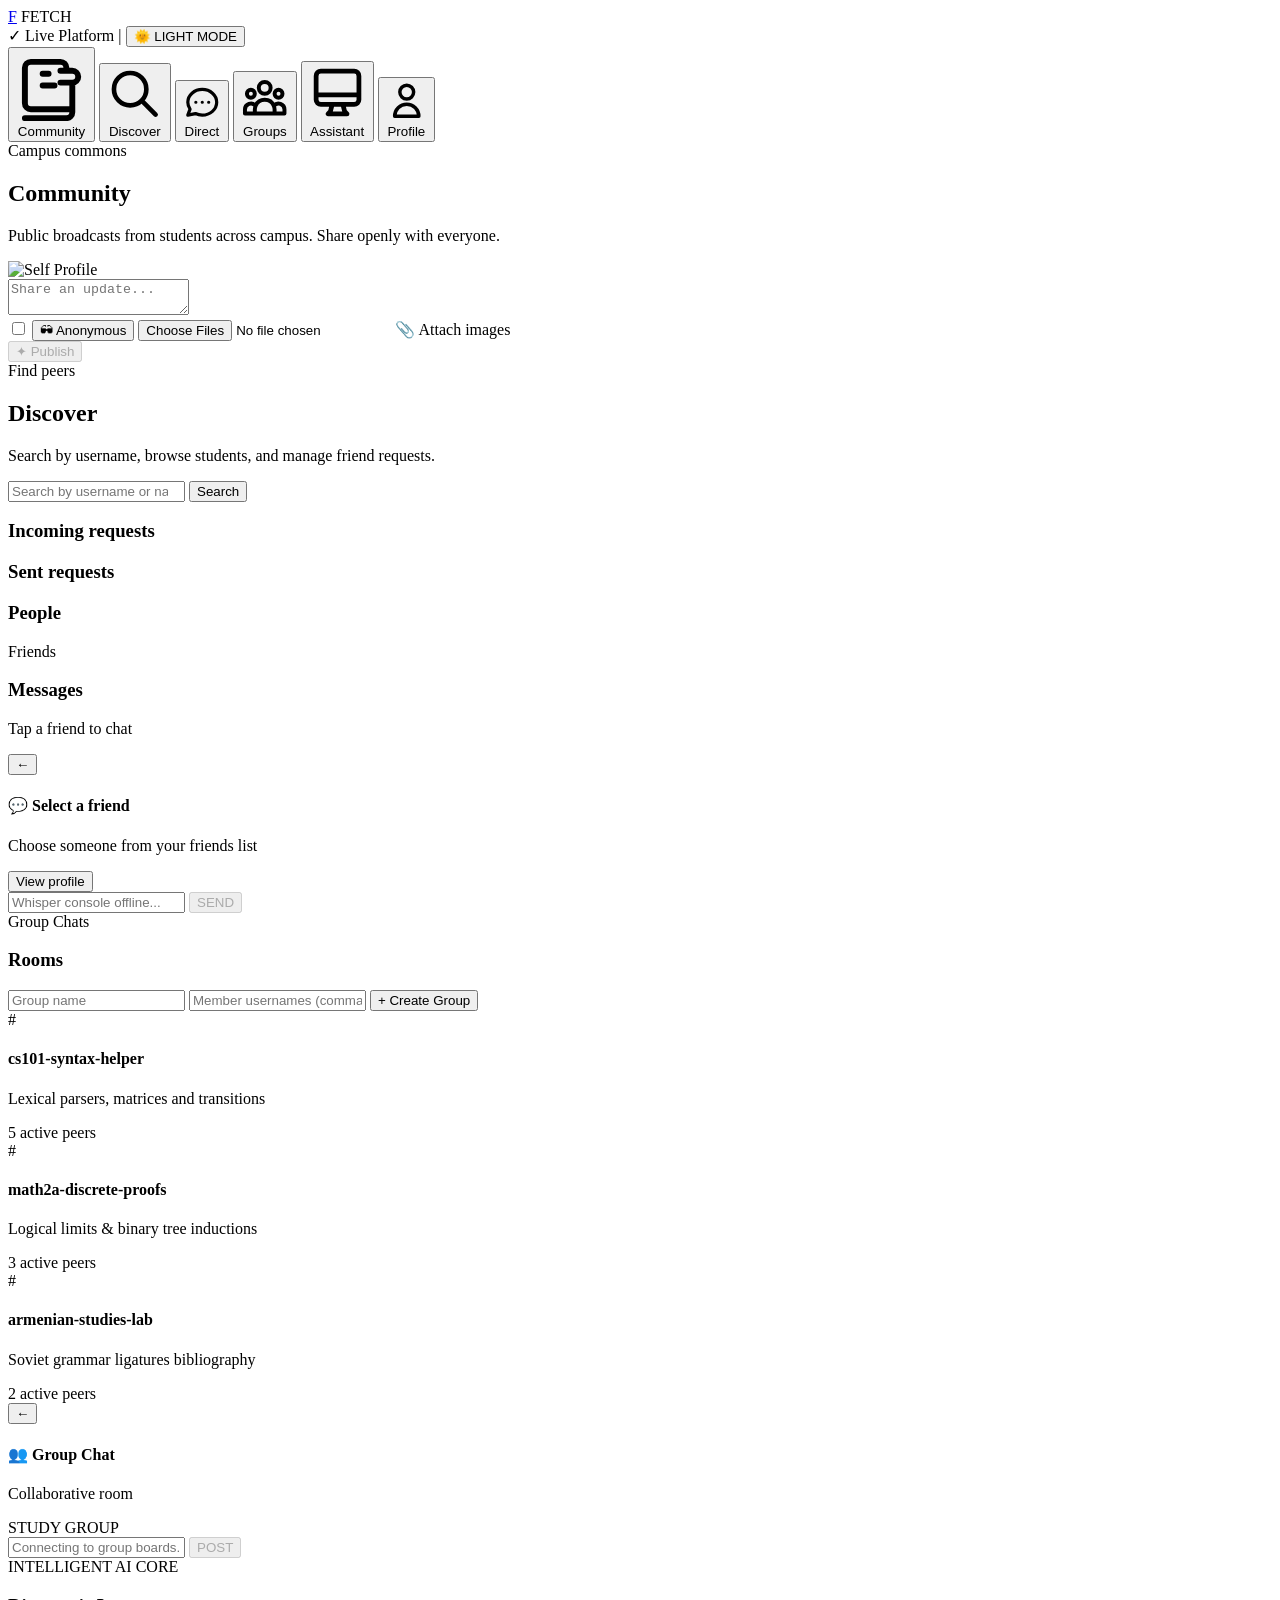
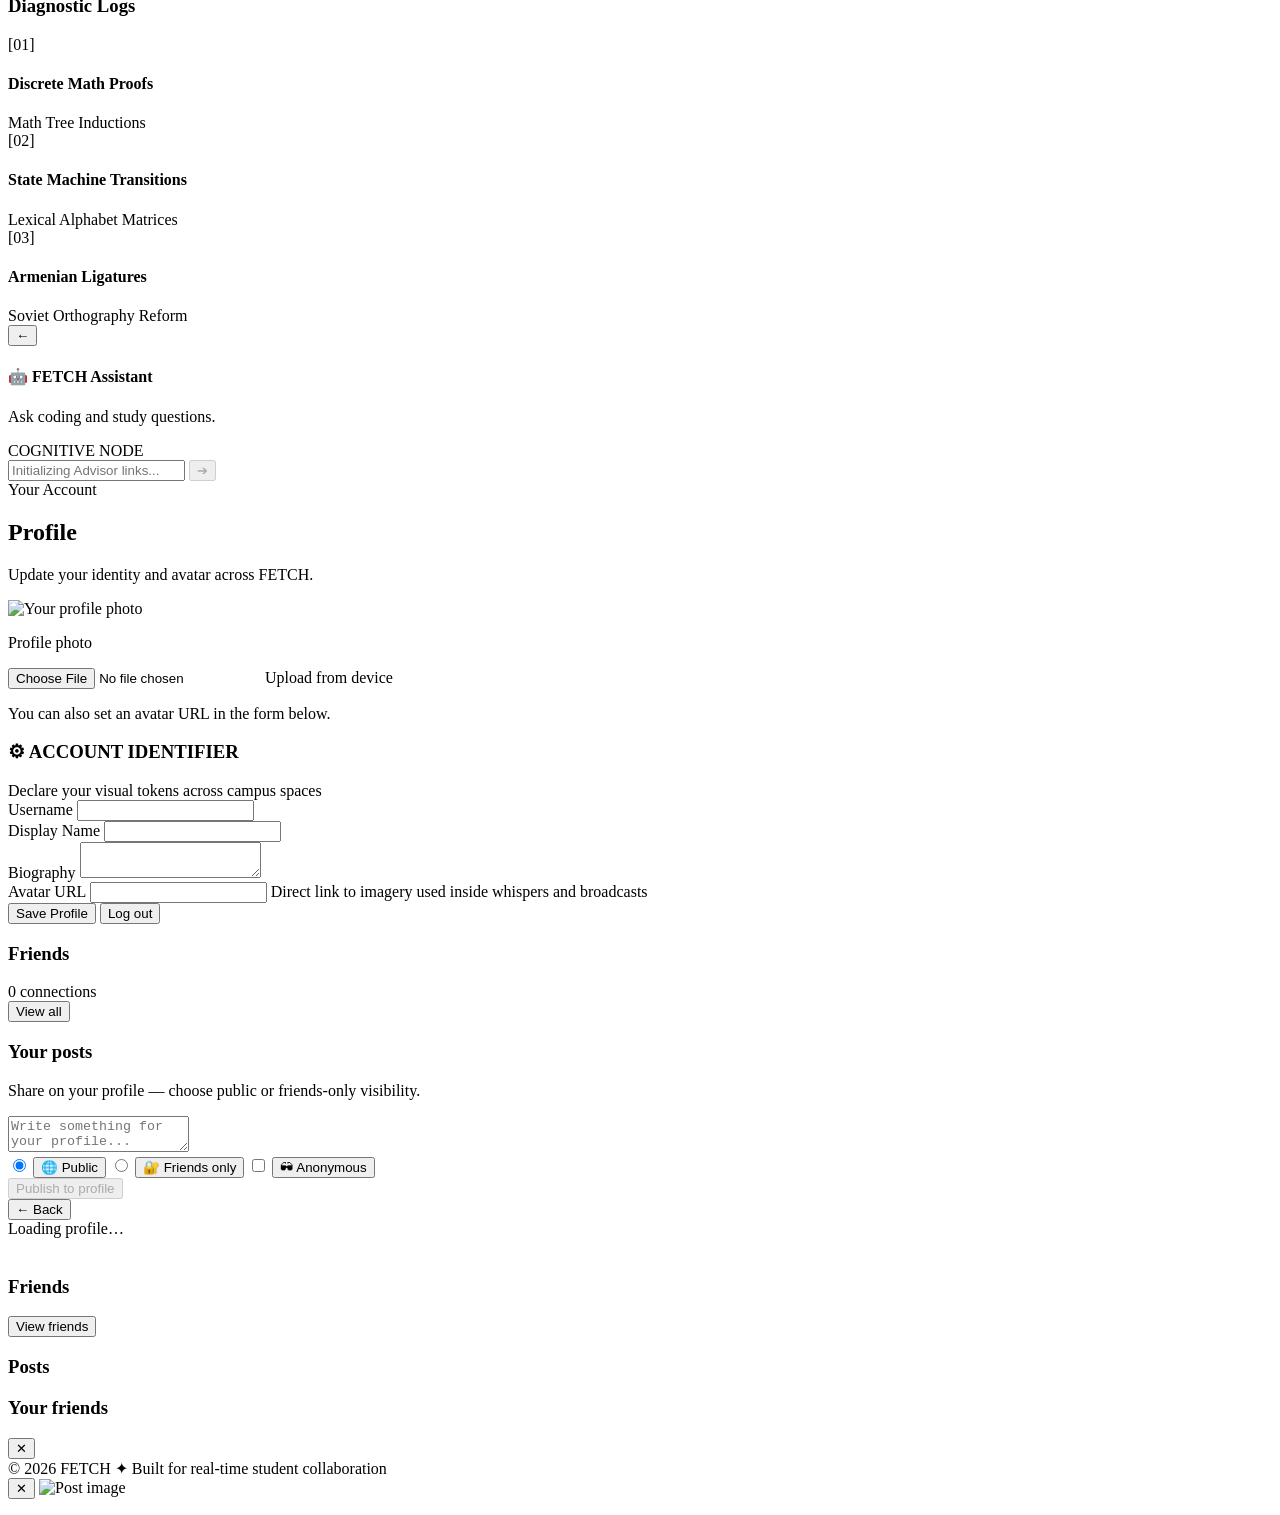
==== src/main/resources/templates/index.html @ 72770266 "update project version" ====
<!doctype html>
<html lang="en">
  <head>
    <meta charset="UTF-8" />
    <meta name="viewport" content="width=device-width, initial-scale=1.0" />
    <title>FETCH</title>
    <link rel="icon" href="/images/favicon.svg" type="image/svg+xml" />
    <!-- Mapped indices stylesheet -->
    <link rel="stylesheet" href="/css/index.css" />
    <script>
      tailwind.config = {
        theme: {
          extend: {
            colors: {
              'sys-bg-primary': 'var(--bg-primary)',
              'sys-bg-secondary': 'var(--bg-secondary)',
              'sys-bg-tertiary': 'var(--bg-tertiary)',
              'sys-primary': 'var(--bg-primary)',
              'sys-secondary': 'var(--bg-secondary)',
              'sys-tertiary': 'var(--bg-tertiary)',
              'sys-text-primary': 'var(--text-primary)',
              'sys-text-secondary': 'var(--text-secondary)',
              'sys-text-muted': 'var(--text-muted)',
              'sys-border': 'var(--border-color)',
              'sys-accent': 'var(--accent)',
              'sys-accent-light': 'var(--accent-light)',
              'sys-card': 'var(--card-bg)',
              'sys-input': 'var(--input-bg)'
            },
            fontFamily: {
              sans: ['Inter', 'ui-sans-serif', 'system-ui', 'sans-serif'],
              serif: ['DM Serif Display', 'serif'],
              mono: ['JetBrains Mono', 'ui-monospace', 'monospace']
            }
          }
        }
      };
    </script>
    <script src="https://cdn.tailwindcss.com"></script>
  </head>
  <body class="bg-sys-bg-primary text-sys-text-primary font-sans antialiased min-h-screen relative selection:bg-sys-accent selection:text-white transition-theme">

    <!-- Core Interactive App Container -->
    <div id="root" class="min-h-screen flex flex-col justify-between">
      
      <!-- Glassmorphic Global Header -->
      <header class="app-header border-b border-sys-border bg-sys-secondary/80 sticky top-0 backdrop-blur-md z-40 transition-theme shrink-0">
        <div class="app-header-top max-w-7xl mx-auto px-4 md:px-8 py-3.5 flex flex-col sm:flex-row justify-between items-center gap-4">
          
          <!-- Brand logo -->
          <div class="flex items-center gap-3">
            <a href="/home" class="logo-mark" aria-label="FETCH home">F</a>
            <span class="app-header-brand-label text-base sm:text-lg font-bold uppercase tracking-[0.2em] text-sys-text-primary leading-none">FETCH</span>
          </div>

          <!-- Status & theme -->
          <div class="app-header-status flex items-center gap-4 flex-wrap justify-center font-mono text-[10px] uppercase tracking-wider">
            <span class="header-status-live text-sys-text-secondary">✓ Live Platform</span>
            <span class="header-status-divider text-sys-border">|</span>
            
            <!-- High-end Theme Mode Switcher -->
            <button id="theme-toggle-btn" type="button" class="flex items-center gap-1 text-sys-text-primary hover:text-sys-accent px-2 py-1 rounded bg-sys-bg-primary/50 border border-sys-border cursor-pointer transition-theme">
              🌞 <span class="text-[9px] font-bold tracking-wider hidden sm:inline">LIGHT MODE</span>
            </button>
          </div>
        </div>

        <!-- Master Navigation Rail Tabs (Refactored to JS Pills trigger) -->
        <nav class="app-nav border-t border-sys-border grid grid-cols-3 sm:grid-cols-6 bg-sys-secondary text-sys-text-secondary transition-theme shrink-0">
          
          <button type="button" data-tab="community" class="main-nav-label flex flex-col md:flex-row items-center justify-center gap-2 py-4 text-center text-[10px] md:text-xs font-bold uppercase tracking-widest cursor-pointer hover:bg-sys-accent/10 hover:text-sys-text-primary transition-colors focus:outline-none">
            <svg class="w-4 h-4 md:w-5 md:h-5 shrink-0" fill="none" stroke="currentColor" stroke-width="2" viewBox="0 0 24 24">
              <path stroke-linecap="round" stroke-linejoin="round" d="M19 20H5a2 2 0 01-2-2V6a2 2 0 012-2h10a2 2 0 012 2v1m2 4h-4m4 0a2 2 0 100-4h-4m4 4v10a2 2 0 01-2 2H3M9 8h2m-2 4h4" />
            </svg>
            <span class="hidden sm:inline">Community</span>
          </button>

          <button type="button" data-tab="discover" class="main-nav-label flex flex-col md:flex-row items-center justify-center gap-2 py-4 text-center text-[10px] md:text-xs font-bold uppercase tracking-widest cursor-pointer hover:bg-sys-accent/10 hover:text-sys-text-primary transition-colors border-l border-sys-border focus:outline-none">
            <svg class="w-4 h-4 md:w-5 md:h-5 shrink-0" fill="none" stroke="currentColor" stroke-width="2" viewBox="0 0 24 24">
              <path stroke-linecap="round" stroke-linejoin="round" d="M21 21l-6-6m2-5a7 7 0 11-14 0 7 7 0 0114 0z" />
            </svg>
            <span class="hidden sm:inline">Discover</span>
          </button>
          
          <button type="button" data-tab="direct" class="main-nav-label flex flex-col md:flex-row items-center justify-center gap-2 py-4 text-center text-[10px] md:text-xs font-bold uppercase tracking-widest cursor-pointer hover:bg-sys-accent/10 hover:text-sys-text-primary transition-colors border-l border-sys-border focus:outline-none">
            <svg class="w-4 h-4 md:w-5 md:h-5 shrink-0" fill="none" stroke="currentColor" stroke-width="2" viewBox="0 0 24 24">
              <path stroke-linecap="round" stroke-linejoin="round" d="M8 12h.01M12 12h.01M16 12h.01M21 12c0 4.418-4.03 8-9 8a9.863 9.863 0 01-4.255-.949L3 20l1.395-3.72C3.512 15.042 3 13.574 3 12c0-4.418 4.03-8 9-8s9 3.582 9 8z" />
            </svg>
            <span class="hidden sm:inline">Direct</span>
          </button>
          
          <button type="button" data-tab="group" class="main-nav-label flex flex-col md:flex-row items-center justify-center gap-2 py-4 text-center text-[10px] md:text-xs font-bold uppercase tracking-widest cursor-pointer hover:bg-sys-accent/10 hover:text-sys-text-primary transition-colors border-l border-sys-border focus:outline-none">
            <svg class="w-4 h-4 md:w-5 md:h-5 shrink-0" fill="none" stroke="currentColor" stroke-width="2" viewBox="0 0 24 24">
              <path stroke-linecap="round" stroke-linejoin="round" d="M17 20h5v-2a3 3 0 00-5.356-1.857M17 20H7m10 0v-2c0-.656-.126-1.283-.356-1.857M7 20H2v-2a3 3 0 015.356-1.857M7 20v-2c0-.656.126-1.283.356-1.857m0 0a5.002 5.002 0 019.288 0M15 7a3 3 0 11-6 0 3 3 0 016 0zm6 3a2 2 0 11-4 0 2 2 0 014 0zM7 10a2 2 0 11-4 0 2 2 0 014 0z" />
            </svg>
            <span class="hidden sm:inline">Groups</span>
          </button>
          
          <button type="button" data-tab="ai" class="main-nav-label flex flex-col md:flex-row items-center justify-center gap-2 py-4 text-center text-[10px] md:text-xs font-bold uppercase tracking-widest cursor-pointer hover:bg-sys-accent/10 hover:text-sys-text-primary transition-colors border-l border-sys-border focus:outline-none">
            <svg class="w-4 h-4 md:w-5 md:h-5 shrink-0" fill="none" stroke="currentColor" stroke-width="2" viewBox="0 0 24 24">
              <path stroke-linecap="round" stroke-linejoin="round" d="M9.75 17L9 20l-1 1h8l-1-1-.75-3M3 13h18M5 17h14a2 2 0 002-2V5a2 2 0 00-2-2H5a2 2 0 00-2 2v10a2 2 0 002 2z" />
            </svg>
            <span class="hidden sm:inline">Assistant</span>
          </button>
          
          <button type="button" data-tab="profile" class="main-nav-label flex flex-col md:flex-row items-center justify-center gap-2 py-4 text-center text-[10px] md:text-xs font-bold uppercase tracking-widest cursor-pointer hover:bg-sys-accent/10 hover:text-sys-text-primary transition-colors border-l border-sys-border focus:outline-none">
            <svg class="w-4 h-4 md:w-5 md:h-5 shrink-0" fill="none" stroke="currentColor" stroke-width="2" viewBox="0 0 24 24">
              <path stroke-linecap="round" stroke-linejoin="round" d="M16 7a4 4 0 11-8 0 4 4 0 018 0zM12 14a7 7 0 00-7 7h14a7 7 0 00-7-7z" />
            </svg>
            <span class="hidden sm:inline">Profile</span>
          </button>
          
        </nav>
      </header>

      <!-- Main Layout Body -->
      <main class="app-main flex-1 max-w-7xl w-full mx-auto p-4 sm:p-6 md:p-8 flex flex-col relative min-h-0">
        
        <!-- ============================================== -->
        <!-- 1. COMMUNITY HUB                               -->
        <!-- ============================================== -->
        <section class="view-community flex flex-col gap-6 max-w-4xl mx-auto w-full items-stretch">
          
          <div class="text-left border-l-4 border-sys-accent pl-4 mb-2">
            <span class="inline-block bg-sys-accent/10 text-sys-accent border border-sys-accent/25 text-[8px] font-bold uppercase tracking-[0.2em] px-2 py-0.5 rounded mb-1">Campus commons</span>
            <h2 class="heading-display text-3xl text-sys-text-primary">Community</h2>
            <p class="text-[11px] text-sys-text-secondary font-light max-w-lg mt-1">Public broadcasts from students across campus. Share openly with everyone.</p>
          </div>

          <!-- Community Composer Card -->
          <div class="border border-sys-border bg-sys-secondary p-5 rounded-xl shadow-lg text-left flex flex-col gap-4 transition-theme">
            <div class="flex items-center gap-3">
              <div class="w-8 h-8 rounded-full border border-sys-border bg-sys-bg-primary overflow-hidden shrink-0">
                <img src="" class="self-profile-avatar w-full h-full object-cover filter grayscale contrast-110" alt="Self Profile">
              </div>
              <div>
                <span class="self-profile-name text-xs font-bold text-sys-text-primary block leading-none"></span>
                <span class="self-profile-handle text-[9px] font-mono uppercase tracking-wider text-sys-text-secondary block mt-1"></span>
              </div>
            </div>

            <!-- Composer input textarea -->
              <textarea id="feed-post-textarea" placeholder="Share an update..." 
              class="w-full h-20 p-3 bg-sys-input border border-sys-border text-sys-text-primary placeholder-sys-text-muted text-xs focus:outline-none focus:border-sys-accent/50 transition-colors resize-none rounded-lg leading-relaxed select-text"></textarea>
            
            <div id="feed-post-images-preview" class="flex flex-wrap gap-2"></div>

            <div class="flex flex-col sm:flex-row justify-between items-stretch sm:items-center gap-4 pt-1">
              <div class="flex flex-wrap items-center gap-2">
                <input id="post-anonymous-toggle" type="checkbox" class="sr-only">
                <button type="button" id="post-anonymous-btn" class="composer-action-btn" aria-pressed="false">🕶 Anonymous</button>
                <label class="composer-action-btn cursor-pointer">
                  <input id="feed-post-images" type="file" accept="image/jpeg,image/png,image/gif,image/webp" multiple class="sr-only">
                  📎 Attach images
                </label>
              </div>

              <button id="feed-publish-btn" disabled class="bg-sys-accent/25 text-sys-text-muted text-[10px] font-bold uppercase tracking-widest px-5 py-2.5 rounded-lg cursor-not-allowed flex items-center justify-center gap-2 self-start sm:self-auto font-mono transition-all">
                ✦ Publish
              </button>
            </div>
          </div>

          <div id="feed-posts-container" class="space-y-6 text-left"></div>

        </section>

        <!-- ============================================== -->
        <!-- 1b. DISCOVER PEOPLE                            -->
        <!-- ============================================== -->
        <section class="view-discover hidden flex flex-col gap-6 max-w-4xl mx-auto w-full items-stretch">
          <div class="text-left border-l-4 border-sys-accent pl-4 mb-2">
            <span class="inline-block bg-sys-accent/10 text-sys-accent border border-sys-accent/25 text-[8px] font-bold uppercase tracking-[0.2em] px-2 py-0.5 rounded mb-1">Find peers</span>
            <h2 class="heading-display text-3xl text-sys-text-primary">Discover</h2>
            <p class="text-[11px] text-sys-text-secondary font-light max-w-lg mt-1">Search by username, browse students, and manage friend requests.</p>
          </div>

          <div class="border border-sys-border bg-sys-secondary p-4 rounded-xl flex flex-col sm:flex-row gap-2">
            <input id="discover-search-input" type="search" placeholder="Search by username or name..."
              class="flex-1 h-10 px-3 bg-sys-input border border-sys-border text-sys-text-primary text-xs rounded-lg focus:outline-none focus:border-sys-accent/50">
            <button id="discover-search-btn" type="button" class="btn-accent px-5 py-2 rounded-lg text-[10px] font-mono font-bold uppercase tracking-widest shrink-0">Search</button>
          </div>

          <div class="grid grid-cols-1 lg:grid-cols-2 gap-6">
            <div class="border border-sys-border bg-sys-secondary p-5 rounded-xl">
              <h3 class="heading-section text-sys-text-primary mb-3">Incoming requests</h3>
              <div id="discover-pending-incoming" class="space-y-2 text-[11px] text-sys-text-secondary"></div>
            </div>
            <div class="border border-sys-border bg-sys-secondary p-5 rounded-xl">
              <h3 class="heading-section text-sys-text-primary mb-3">Sent requests</h3>
              <div id="discover-pending-sent" class="space-y-2 text-[11px] text-sys-text-secondary"></div>
            </div>
          </div>

          <div>
            <h3 class="heading-section text-sys-text-primary mb-3">People</h3>
            <div id="discover-users-list" class="space-y-2"></div>
          </div>
        </section>

        <!-- ============================================== -->
        <!-- 2. DIRECT WHISPERS CHATS LAYER                 -->
        <!-- ============================================== -->
        <section class="view-direct split-chat-layout chat-shell-height border border-sys-border rounded-xl flex bg-sys-secondary overflow-hidden shadow-lg relative w-full min-h-0 select-none transition-theme">
          
          <!-- Left side panel: contacts -->
          <aside class="split-chat-list w-64 sm:w-72 border-r border-sys-border flex flex-col bg-sys-bg-primary/40 shrink-0 transition-theme min-h-0">
            <header class="p-4 border-b border-sys-border bg-sys-secondary/30 flex flex-col gap-2">
              <span class="inline-block bg-sys-accent/15 text-sys-accent text-[8px] font-mono uppercase tracking-[0.2em] px-2 py-0.5 rounded self-start">Friends</span>
              <h3 class="heading-section text-sys-text-primary">Messages</h3>
              <p class="text-[9px] text-sys-text-muted">Tap a friend to chat</p>
            </header>

            <div id="dm-threads-container" class="flex-1 min-h-0 overflow-y-auto overflow-x-hidden space-y-1 p-2"></div>
          </aside>

          <!-- Right side panel: active active stream conversation -->
          <div class="split-chat-panel flex-1 flex flex-col justify-between bg-sys-bg-primary/20 relative min-h-0">
            
            <header class="split-chat-panel-header p-4 border-b border-sys-border bg-sys-secondary/50 flex items-center justify-between gap-2 transition-theme shrink-0">
              <button type="button" class="mobile-chat-back" data-mobile-chat-back="direct" aria-label="Back to messages">←</button>
              <div class="split-chat-panel-heading text-left font-sans min-w-0">
                <h4 id="dm-room-title" class="text-xs font-black uppercase tracking-widest text-sys-accent flex items-center gap-1 truncate">
                  <span class="shrink-0">💬</span> <span id="dm-room-title-text" class="truncate">Select a friend</span>
                </h4>
                <p id="dm-room-subtitle" class="text-[9px] font-mono text-sys-text-secondary mt-0.5 truncate">Choose someone from your friends list</p>
              </div>
              <button type="button" id="dm-open-profile-btn" class="hidden composer-action-btn text-[9px] shrink-0">View profile</button>
            </header>

            <!-- Dynamic DMs scroll stream container -->
            <div id="dm-stream-container" class="flex-1 min-h-0 overflow-y-auto overflow-x-hidden p-3 sm:p-4 space-y-4 text-left select-text relative"></div>

            <!-- Simulated peer typing diagnostics row -->
            <div id="dm-typing-banner" class="hidden gap-2 items-center text-[9px] font-mono uppercase tracking-widest text-sys-accent/80 pl-4 py-2 bg-sys-secondary/30 border-t border-sys-border">
              <span class="flex gap-1">
                <span class="typing-dot"></span>
                <span class="typing-dot"></span>
                <span class="typing-dot"></span>
              </span>
              <span id="dm-typing-peer-name"></span>
            </div>

            <!-- Message Composer -->
            <footer class="p-4 border-t border-sys-border bg-sys-secondary/40 shrink-0 select-none">
              <div class="flex items-center gap-2">
                <input id="dm-input" type="text" readonly placeholder="Whisper console offline..." 
                  class="flex-1 h-10 px-3.5 bg-sys-input border border-sys-border text-sys-text-primary placeholder-sys-text-muted text-xs focus:outline-none focus:border-sys-accent/50 rounded-lg select-text min-w-0 transition-theme">
                <button id="dm-send-btn" type="button" disabled class="h-10 bg-sys-accent/45 text-white font-mono text-xs font-bold uppercase tracking-widest px-5 rounded-lg cursor-not-allowed transition-all">
                  SEND
                </button>
              </div>
            </footer>
          </div>

        </section>

        <!-- ============================================== -->
        <!-- 3. STUDY ROOMS (GROUP BOARDS)                  -->
        <!-- ============================================== -->
        <section class="view-group split-chat-layout chat-shell-height border border-sys-border rounded-xl flex bg-sys-secondary overflow-hidden shadow-lg relative w-full min-h-0 select-none transition-theme">
          
          <!-- Left side panel: rooms catalog -->
          <aside class="split-chat-list w-64 sm:w-72 border-r border-sys-border flex flex-col bg-sys-bg-primary/40 shrink-0 transition-theme min-h-0">
            <header class="p-4 border-b border-sys-border bg-sys-secondary/30 flex flex-col gap-2">
              <span class="inline-block bg-sys-accent/15 text-sys-accent text-[8px] font-mono uppercase tracking-[0.2em] px-2 py-0.5 rounded self-start">Group Chats</span>
              <h3 class="heading-section text-sys-text-primary">Rooms</h3>
            </header>
            <div class="p-3 border-b border-sys-border space-y-2">
              <input id="new-group-name-input" type="text" placeholder="Group name" class="w-full h-9 px-3 rounded-lg border border-sys-border bg-sys-input text-sys-text-primary text-xs" />
              <input id="new-group-members-input" type="text" placeholder="Member usernames (comma separated)" class="w-full h-9 px-3 rounded-lg border border-sys-border bg-sys-input text-sys-text-primary text-xs" />
              <button id="create-group-btn" type="button" class="w-full h-9 px-3 bg-sys-accent text-white text-[10px] font-mono font-bold uppercase tracking-widest rounded-lg">
                + Create Group
              </button>
            </div>

            <div id="group-threads-container" class="flex-1 min-h-0 overflow-y-auto overflow-x-hidden space-y-1 p-2">
              
              <!-- Room 1: cs101 -->
              <div data-room-id="cs101" class="room-thread-selector p-3.5 block text-left cursor-pointer hover:bg-sys-secondary/60 rounded-lg transition-theme">
                <div class="flex items-start gap-3">
                  <span class="text-lg font-bold text-sys-accent">#</span>
                  <div class="min-w-0 flex-1">
                    <h4 class="text-xs font-bold text-sys-text-primary uppercase tracking-wide leading-none">cs101-syntax-helper</h4>
                    <p class="text-[10px] text-sys-text-secondary font-light truncate mt-1.5">Lexical parsers, matrices and transitions</p>
                    <span class="inline-block mt-2 font-mono text-[8px] uppercase text-sys-accent font-black">5 active peers</span>
                  </div>
                </div>
              </div>

              <!-- Room 2: math2a -->
              <div data-room-id="math2a" class="room-thread-selector p-3.5 block text-left cursor-pointer hover:bg-sys-secondary/60 rounded-lg transition-theme">
                <div class="flex items-start gap-3">
                  <span class="text-lg font-bold text-sys-text-muted">#</span>
                  <div class="min-w-0 flex-1">
                    <h4 class="text-xs font-bold text-sys-text-primary uppercase tracking-wide leading-none">math2a-discrete-proofs</h4>
                    <p class="text-[10px] text-sys-text-secondary font-light truncate mt-1.5">Logical limits & binary tree inductions</p>
                    <span class="inline-block mt-2 font-mono text-[8px] uppercase text-sys-text-muted">3 active peers</span>
                  </div>
                </div>
              </div>

              <!-- Room 3: armenian -->
              <div data-room-id="armenian" class="room-thread-selector p-3.5 block text-left cursor-pointer hover:bg-sys-secondary/60 rounded-lg transition-theme">
                <div class="flex items-start gap-3">
                  <span class="text-lg font-bold text-sys-text-muted">#</span>
                  <div class="min-w-0 flex-1">
                    <h4 class="text-xs font-bold text-sys-text-primary uppercase tracking-wide leading-none">armenian-studies-lab</h4>
                    <p class="text-[10px] text-sys-text-secondary font-light truncate mt-1.5">Soviet grammar ligatures bibliography</p>
                    <span class="inline-block mt-2 font-mono text-[8px] uppercase text-sys-text-muted">2 active peers</span>
                  </div>
                </div>
              </div>

            </div>
          </aside>

          <!-- Right side panel: workspace chatter -->
          <div class="split-chat-panel flex-1 flex flex-col justify-between bg-sys-bg-primary/20 relative min-h-0">
            <header class="split-chat-panel-header p-4 border-b border-sys-border bg-sys-secondary/50 flex justify-between items-center gap-2 transition-theme shrink-0">
              <button type="button" class="mobile-chat-back" data-mobile-chat-back="group" aria-label="Back to rooms">←</button>
              <div class="split-chat-panel-heading text-left font-sans min-w-0">
                <h4 class="text-xs font-black uppercase tracking-widest text-sys-accent flex items-center gap-1 truncate">
                  <span class="shrink-0">👥</span> <span id="group-room-title-text" class="truncate">Group Chat</span>
                </h4>
                <p class="text-[9px] font-mono text-sys-text-secondary mt-0.5 truncate">Collaborative room</p>
              </div>
              <span class="hidden sm:inline text-[8px] font-mono uppercase bg-sys-accent/10 text-sys-accent px-2 py-0.5 border border-sys-accent/20 font-bold rounded shrink-0">STUDY GROUP</span>
            </header>

            <!-- Dynamic Group scroll stream container -->
            <div id="group-stream-container" class="flex-1 min-h-0 overflow-y-auto overflow-x-hidden p-3 sm:p-4 space-y-4 text-left select-text"></div>

            <!-- Group chat compose -->
            <footer class="p-4 border-t border-sys-border bg-sys-secondary/40 shrink-0 select-none">
              <div class="flex items-center gap-2">
                <input id="group-input" type="text" readonly placeholder="Connecting to group boards..." 
                  class="flex-1 h-10 px-3.5 bg-sys-input border border-sys-border text-sys-text-primary placeholder-sys-text-muted text-xs focus:outline-none focus:border-sys-accent/50 rounded-lg select-text min-w-0 transition-theme">
                <button id="group-submit-btn" type="button" disabled class="h-10 bg-sys-accent/45 text-white font-mono text-xs font-bold uppercase tracking-widest px-5 rounded-lg cursor-not-allowed transition-all">
                  POST
                </button>
              </div>
            </footer>
          </div>

        </section>

        <!-- ============================================== -->
        <!-- 4. AI CORES (YSCI LOGICAL ADVISOR)             -->
        <!-- ============================================== -->
        <section class="view-ai split-chat-layout chat-shell-height border border-sys-border rounded-xl flex bg-sys-secondary overflow-hidden shadow-lg relative w-full min-h-0 select-none transition-theme">
          
          <!-- Left side panel: AI History sessions list -->
          <aside class="split-chat-list w-64 sm:w-72 border-r border-sys-border flex flex-col bg-sys-bg-primary/40 shrink-0 transition-theme min-h-0">
            <header class="p-4 border-b border-sys-border bg-sys-secondary/30 flex flex-col gap-2">
              <span class="inline-block bg-sys-accent/20 text-sys-accent text-[8px] font-mono uppercase tracking-[0.2em] px-2 py-0.5 rounded self-start">INTELLIGENT AI CORE</span>
              <h3 class="heading-section text-sys-text-primary">Diagnostic Logs</h3>
            </header>

            <div id="ai-sessions-container" class="flex-1 min-h-0 overflow-y-auto overflow-x-hidden space-y-1 p-2">
              
              <!-- Session trigger 1 -->
              <div data-session-id="session1" class="ai-session-selector p-3.5 block text-left cursor-pointer hover:bg-sys-secondary/60 rounded-lg transition-theme">
                <div class="flex items-start gap-2.5">
                  <span class="font-mono text-xs text-sys-accent font-bold">[01]</span>
                  <div class="min-w-0 flex-1">
                    <h4 class="text-xs font-bold text-sys-text-primary uppercase tracking-wide truncate leading-none">Discrete Math Proofs</h4>
                    <span class="text-[8px] font-mono block mt-1.5 text-sys-text-secondary">Math Tree Inductions</span>
                  </div>
                </div>
              </div>

              <!-- Session trigger 2 -->
              <div data-session-id="session2" class="ai-session-selector p-3.5 block text-left cursor-pointer hover:bg-sys-secondary/60 rounded-lg transition-theme">
                <div class="flex items-start gap-2.5">
                  <span class="font-mono text-xs text-sys-text-muted font-bold">[02]</span>
                  <div class="min-w-0 flex-1">
                    <h4 class="text-xs font-bold text-sys-text-primary uppercase tracking-wide truncate leading-none">State Machine Transitions</h4>
                    <span class="text-[8px] font-mono block mt-1.5 text-sys-text-secondary">Lexical Alphabet Matrices</span>
                  </div>
                </div>
              </div>

              <!-- Session trigger 3 -->
              <div data-session-id="session3" class="ai-session-selector p-3.5 block text-left cursor-pointer hover:bg-sys-secondary/60 rounded-lg transition-theme">
                <div class="flex items-start gap-2.5">
                  <span class="font-mono text-xs text-sys-text-muted font-bold">[03]</span>
                  <div class="min-w-0 flex-1">
                    <h4 class="text-xs font-bold text-sys-text-primary uppercase tracking-wide truncate leading-none">Armenian Ligatures</h4>
                    <span class="text-[8px] font-mono block mt-1.5 text-sys-text-secondary">Soviet Orthography Reform</span>
                  </div>
                </div>
              </div>

            </div>
          </aside>

          <!-- Right side panel: Advisor terminal console -->
          <div class="split-chat-panel flex-1 flex flex-col justify-between bg-sys-bg-primary/20 relative min-h-0">
            <header class="split-chat-panel-header p-4 border-b border-sys-border bg-sys-secondary/50 flex justify-between items-center gap-2 transition-theme shrink-0">
              <button type="button" class="mobile-chat-back" data-mobile-chat-back="ai" aria-label="Back to sessions">←</button>
              <div class="split-chat-panel-heading text-left font-sans min-w-0">
                <h4 class="text-xs font-black uppercase tracking-widest text-sys-accent truncate">
                  🤖 FETCH Assistant
                </h4>
                <p class="text-[9px] font-mono text-sys-text-secondary mt-0.5 truncate">Ask coding and study questions.</p>
              </div>
              <span class="hidden sm:inline text-[8px] font-mono uppercase bg-sys-accent/15 text-sys-accent border-dashed border border-sys-accent/30 px-2 py-0.5 font-bold rounded shrink-0">COGNITIVE NODE</span>
            </header>

            <!-- Dynamic AI Streams scroll container -->
            <div id="ai-stream-container" class="flex-1 min-h-0 overflow-y-auto overflow-x-hidden p-3 sm:p-4 space-y-4 select-text"></div>

            <!-- Command Composer Footer footer -->
            <footer class="p-4 border-t border-sys-border bg-sys-secondary/40 shrink-0 select-none">
              <div class="flex items-center gap-2">
                <input id="ai-input" type="text" readonly placeholder="Initializing Advisor links..." 
                  class="flex-1 h-10 px-3.5 bg-sys-input border border-sys-border text-sys-text-primary placeholder-sys-text-muted text-xs focus:outline-none focus:border-sys-accent/50 rounded-lg select-text min-w-0 transition-theme">
                <button id="ai-submit-btn" type="button" disabled class="h-10 w-10 bg-sys-accent/45 text-white flex items-center justify-center rounded-lg cursor-not-allowed transition-all">
                  ➔
                </button>
              </div>
            </footer>
          </div>

        </section>

        <!-- ============================================== -->
        <!-- 5. PERSONAL IDENTITY LAB SPACE                 -->
        <!-- ============================================== -->
        <section class="view-profile flex flex-col gap-6 max-w-4xl mx-auto w-full items-stretch relative">
          
          <!-- Identity Header -->
          <div class="text-left border-l-4 border-sys-accent pl-4 mb-2 select-none">
            <span class="inline-block bg-sys-accent/10 text-sys-accent border border-sys-accent/25 text-[8px] font-bold uppercase tracking-[0.2em] px-2 py-0.5 rounded mb-1">Your Account</span>
            <h2 class="heading-display text-3xl text-sys-text-primary">Profile</h2>
            <p class="text-[11px] text-sys-text-secondary font-light mt-1">Update your identity and avatar across FETCH.</p>
          </div>

          <div class="border border-sys-border bg-sys-secondary rounded-xl p-6 flex flex-col sm:flex-row items-center gap-6 mb-2 transition-theme">
            <div class="w-28 h-28 sm:w-32 sm:h-32 rounded-full overflow-hidden border-2 border-sys-accent shrink-0 bg-sys-bg-primary shadow-md">
              <img id="profile-avatar-preview" src="" alt="Your profile photo" class="w-full h-full object-cover">
            </div>
            <div class="flex-1 w-full min-w-0 space-y-3">
              <p class="text-sm font-semibold text-sys-text-primary">Profile photo</p>
              <label class="inline-flex items-center gap-2 px-4 py-2 border border-sys-border rounded-lg bg-sys-bg-primary text-[10px] font-mono uppercase tracking-wider text-sys-text-secondary cursor-pointer hover:border-sys-accent transition-theme">
                <input id="profile-avatar-file" type="file" accept="image/jpeg,image/png,image/gif,image/webp" class="sr-only">
                Upload from device
              </label>
              <p class="text-[10px] text-sys-text-muted">You can also set an avatar URL in the form below.</p>
            </div>
          </div>

          <div class="grid grid-cols-1 lg:grid-cols-12 gap-6 items-start text-left">
            
            <!-- Left Panel: Identity Form Editor -->
            <div class="lg:col-span-7 border border-sys-border bg-sys-secondary p-6 rounded-xl shadow-lg flex flex-col gap-5 select-none transition-theme">
              <div>
                <h3 class="text-xs font-black uppercase tracking-[0.15em] border-b border-sys-border pb-2.5 flex items-center gap-2 text-sys-text-primary">
                  <span>⚙</span> ACCOUNT IDENTIFIER
                </h3>
                <span class="text-[9px] font-mono text-sys-text-secondary uppercase tracking-widest block mt-1.5 leading-none">Declare your visual tokens across campus spaces</span>
              </div>

              <div class="space-y-4">
                <div class="space-y-1.5 text-left">
                  <label class="text-[9px] font-mono font-bold uppercase tracking-wide text-sys-text-secondary block">Username</label>
                  <input id="profile-username-input" type="text" class="w-full h-10 px-3 bg-sys-input border border-sys-border text-sys-text-primary text-xs font-light rounded-lg select-text focus:outline-none focus:border-sys-accent/50 transition-theme">
                </div>

                <div class="space-y-1.5 text-left">
                  <label class="text-[9px] font-mono font-bold uppercase tracking-wide text-sys-text-secondary block">Display Name</label>
                  <input id="profile-name-input" type="text" class="w-full h-10 px-3 bg-sys-input border border-sys-border text-sys-text-primary text-xs font-light rounded-lg select-text focus:outline-none focus:border-sys-accent/50 transition-theme">
                </div>

                <div class="space-y-1.5 text-left">
                  <label class="text-[9px] font-mono font-bold uppercase tracking-wide text-sys-text-secondary block">Biography</label>
                  <textarea id="profile-bio-textarea" class="w-full h-24 p-3 bg-sys-input border border-sys-border text-sys-text-primary text-xs font-light rounded-lg leading-relaxed select-text focus:outline-none focus:border-sys-accent/50 transition-theme resize-none"></textarea>
                </div>

                <div class="space-y-1.5 text-left">
                  <label class="text-[9px] font-mono font-bold uppercase tracking-wide text-sys-text-secondary block">Avatar URL</label>
                  <input id="profile-avatar-input" type="text" class="w-full h-10 px-3 bg-sys-input border border-sys-border text-sys-text-primary text-[10px] font-mono rounded-lg select-text focus:outline-none focus:border-sys-accent/50 transition-theme">
                  <span class="text-[8px] text-sys-text-muted block mt-1">Direct link to imagery used inside whispers and broadcasts</span>
                </div>
              </div>

              <div class="pt-2 flex flex-col gap-2">
                <button id="profile-sync-btn" type="button" class="btn-accent text-[10px] font-bold uppercase tracking-widest px-5 py-3 rounded-lg flex items-center justify-center gap-1.5 shadow-none transition-theme w-full font-mono hover:brightness-105">
                  Save Profile
                </button>
                <button id="profile-logout-btn" type="button" class="composer-action-btn w-full text-[10px] font-mono uppercase tracking-widest text-sys-text-secondary hover:text-sys-accent">
                  Log out
                </button>
              </div>
            </div>

            <div class="lg:col-span-5 flex flex-col gap-6 w-full">
              <div class="border border-sys-border bg-sys-secondary p-5 rounded-xl shadow-md flex flex-col gap-4 text-left transition-theme">
                <div class="flex items-center justify-between gap-2 border-b border-sys-border pb-2.5">
                  <div>
                    <h3 class="heading-section text-sys-text-primary">Friends</h3>
                    <span id="profile-friends-count" class="text-[9px] font-mono text-sys-text-secondary uppercase tracking-widest">0 connections</span>
                  </div>
                  <button id="profile-view-friends-btn" type="button" class="composer-action-btn text-sys-accent">View all</button>
                </div>
                <div id="profile-friends-preview" class="space-y-2 max-h-48 overflow-y-auto"></div>
              </div>
            </div>

          </div>

          <div class="border border-sys-border bg-sys-secondary p-5 rounded-xl flex flex-col gap-4 transition-theme">
            <div>
              <h3 class="heading-section text-sys-text-primary">Your posts</h3>
              <p class="text-[10px] text-sys-text-muted mt-1">Share on your profile — choose public or friends-only visibility.</p>
            </div>
            <textarea id="profile-post-textarea" placeholder="Write something for your profile..."
              class="w-full h-20 p-3 bg-sys-input border border-sys-border text-sys-text-primary placeholder-sys-text-muted text-xs rounded-lg resize-none focus:outline-none focus:border-sys-accent/50"></textarea>
            <div class="flex flex-wrap items-center gap-2">
              <input type="radio" name="profile-post-visibility" value="public" id="profile-vis-public" class="sr-only" checked>
              <button type="button" data-profile-vis="public" class="composer-action-btn composer-visibility-btn is-selected">🌐 Public</button>
              <input type="radio" name="profile-post-visibility" value="friends" id="profile-vis-friends" class="sr-only">
              <button type="button" data-profile-vis="friends" class="composer-action-btn composer-visibility-btn">🔐 Friends only</button>
              <input id="profile-post-anonymous-toggle" type="checkbox" class="sr-only">
              <button type="button" id="profile-post-anonymous-btn" class="composer-action-btn" aria-pressed="false">🕶 Anonymous</button>
            </div>
            <button id="profile-post-publish-btn" type="button" disabled class="self-start bg-sys-accent/25 text-sys-text-muted text-[10px] font-bold uppercase tracking-widest px-5 py-2.5 rounded-lg cursor-not-allowed font-mono">Publish to profile</button>
            <div id="profile-posts-container" class="space-y-4 pt-2 border-t border-sys-border"></div>
          </div>
        </section>

        <!-- Public user profile (in-app) -->
        <section class="view-user-profile hidden flex flex-col gap-6 max-w-4xl mx-auto w-full items-stretch">
          <button type="button" id="user-profile-back-btn" class="self-start composer-action-btn">← Back</button>
          <div id="public-profile-loading" class="text-[11px] font-mono text-sys-text-secondary uppercase tracking-wider">Loading profile…</div>
          <div id="public-profile-content" class="hidden flex flex-col gap-6">
            <div class="border border-sys-border bg-sys-secondary rounded-xl p-6 flex flex-col sm:flex-row items-center gap-6">
              <div class="w-28 h-28 sm:w-32 sm:h-32 rounded-full overflow-hidden border-2 border-sys-accent shrink-0 bg-sys-bg-primary shadow-md cursor-pointer" data-public-profile-avatar-wrap>
                <img id="public-profile-avatar" src="" alt="" class="w-full h-full object-cover">
              </div>
              <div class="flex-1 text-center sm:text-left space-y-2">
                <h2 id="public-profile-name" class="heading-display text-2xl text-sys-text-primary"></h2>
                <p id="public-profile-username" class="text-sm font-mono text-sys-accent cursor-pointer hover:underline"></p>
                <p id="public-profile-bio" class="text-[11px] text-sys-text-secondary max-w-lg"></p>
                <p id="public-profile-meta" class="text-[10px] font-mono uppercase tracking-wider text-sys-text-muted"></p>
                <div id="public-profile-actions" class="flex flex-wrap gap-2 pt-2 justify-center sm:justify-start"></div>
              </div>
            </div>
            <div class="border border-sys-border bg-sys-secondary p-5 rounded-xl">
              <div class="flex items-center justify-between gap-2 mb-3">
                <h3 class="heading-section text-sys-text-primary">Friends</h3>
                <button type="button" id="public-profile-friends-btn" class="composer-action-btn hidden">View friends</button>
              </div>
              <div id="public-profile-friends-preview" class="space-y-2"></div>
            </div>
            <div class="border border-sys-border bg-sys-secondary p-5 rounded-xl">
              <h3 class="heading-section text-sys-text-primary mb-3">Posts</h3>
              <div id="public-profile-posts" class="space-y-4"></div>
            </div>
          </div>
        </section>

        <div id="friends-modal" class="hidden fixed inset-0 z-50 flex items-center justify-center p-4 bg-black/60 backdrop-blur-sm">
          <div class="w-full max-w-md border border-sys-border bg-sys-secondary rounded-xl shadow-xl max-h-[80vh] flex flex-col">
            <div class="flex items-center justify-between p-4 border-b border-sys-border">
              <h3 class="heading-section text-sys-text-primary">Your friends</h3>
              <button type="button" id="friends-modal-close" class="composer-action-btn w-8 h-8 p-0">✕</button>
            </div>
            <div id="friends-modal-list" class="p-4 overflow-y-auto space-y-2 flex-1"></div>
          </div>
        </div>

      </main>

      <!-- Glassmorphic App Footer -->
      <footer class="border-t border-sys-border bg-sys-secondary py-4 select-none self-stretch">
        <div class="max-w-7xl mx-auto px-4 md:px-8 flex flex-col md:flex-row justify-between items-center gap-2 font-mono text-[9px] uppercase tracking-[0.16em] text-sys-text-secondary font-bold">
          <span>© 2026 FETCH</span>
          <span class="text-sys-accent flex items-center gap-1 font-black">
            ✦ Built for real-time student collaboration
          </span>
        </div>
      </footer>

    </div>

    <!-- Post image lightbox -->
    <div id="post-image-modal" class="post-image-modal hidden" aria-hidden="true" role="dialog" aria-modal="true">
      <div class="post-image-modal-backdrop"></div>
      <div class="post-image-modal-panel">
        <button type="button" id="post-image-modal-close" class="post-image-modal-close" aria-label="Close">✕</button>
        <img id="post-image-modal-img" src="" alt="Post image" class="post-image-modal-img">
        <p id="post-image-modal-caption" class="post-image-modal-caption"></p>
      </div>
    </div>

    <!-- WebSocket and STOMP clients -->
    <script src="https://cdn.jsdelivr.net/npm/sockjs-client@1/dist/sockjs.min.js"></script>
    <script src="https://unpkg.com/@stomp/stompjs@7.0.0/umd/stomp.umd.min.js"></script>

    <!-- Master controller import -->
    <script type="module" src="/js/main.js"></script>
  </body>
</html>
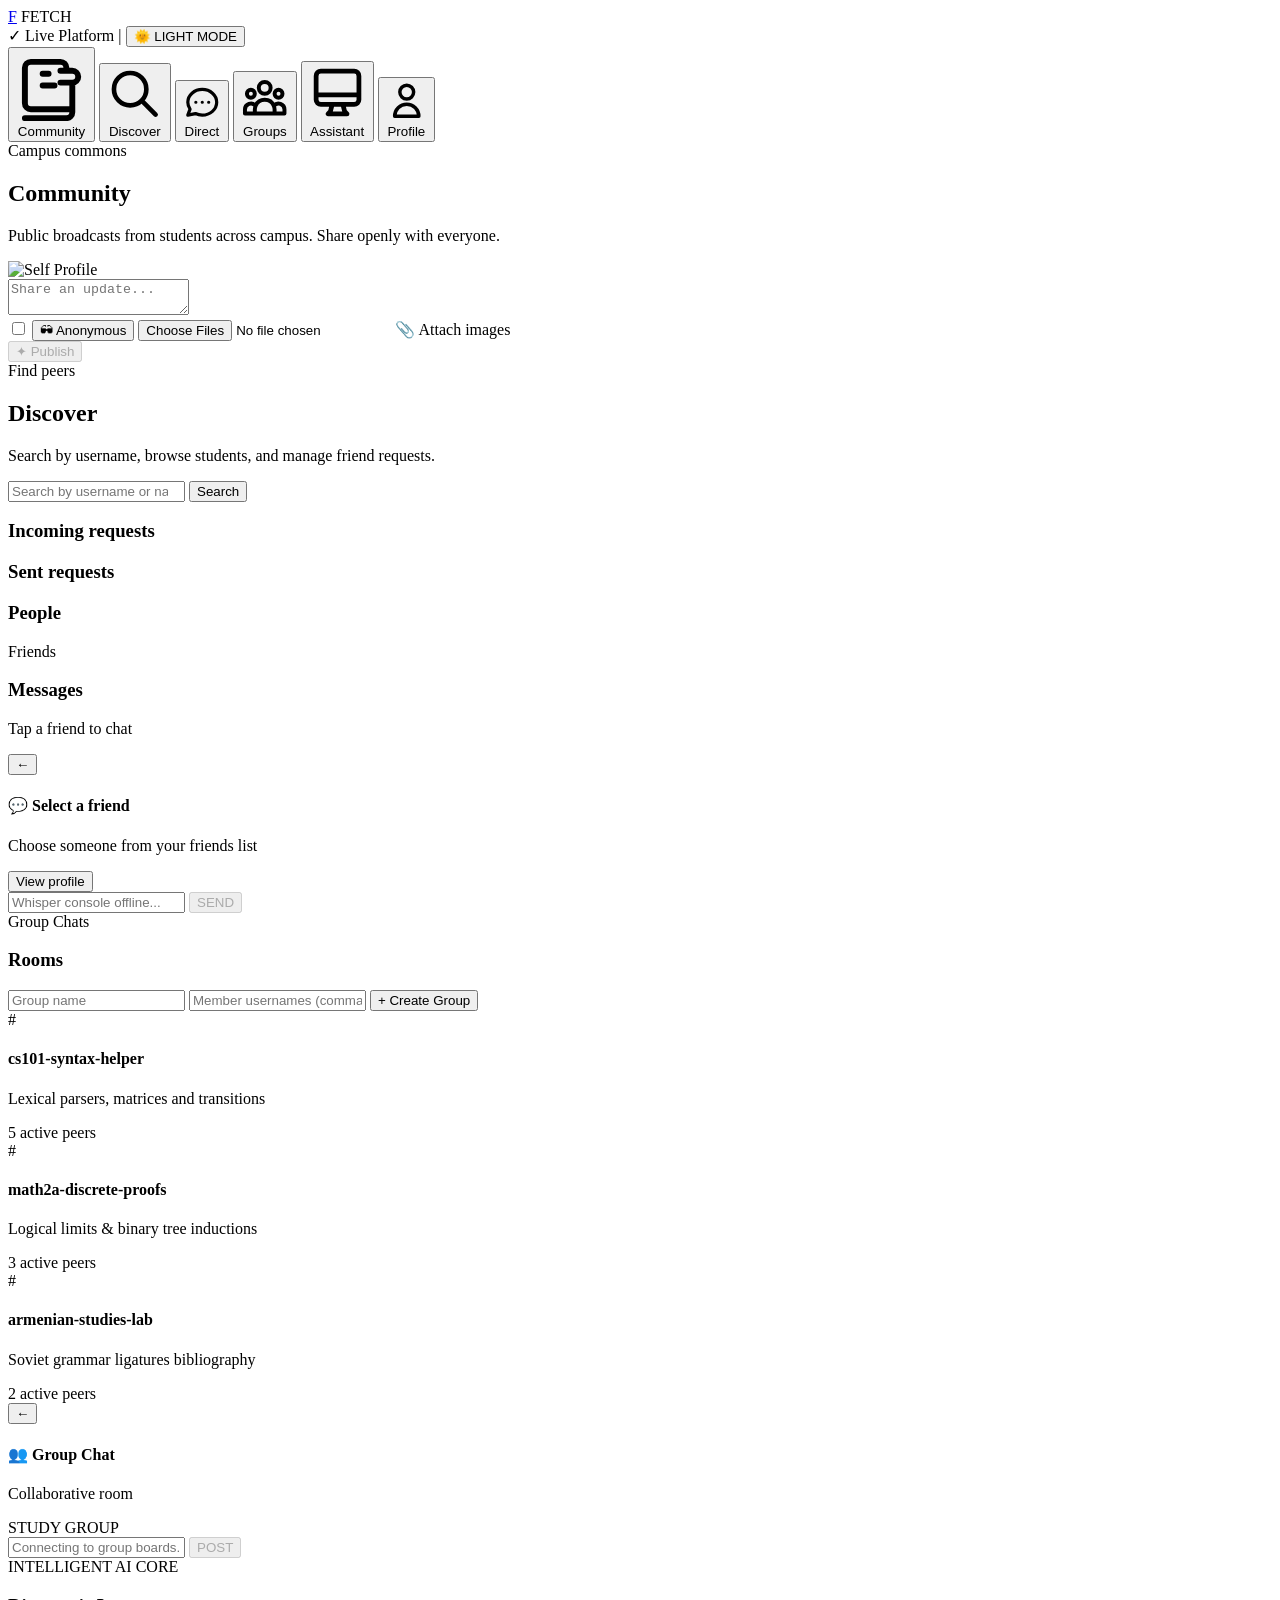
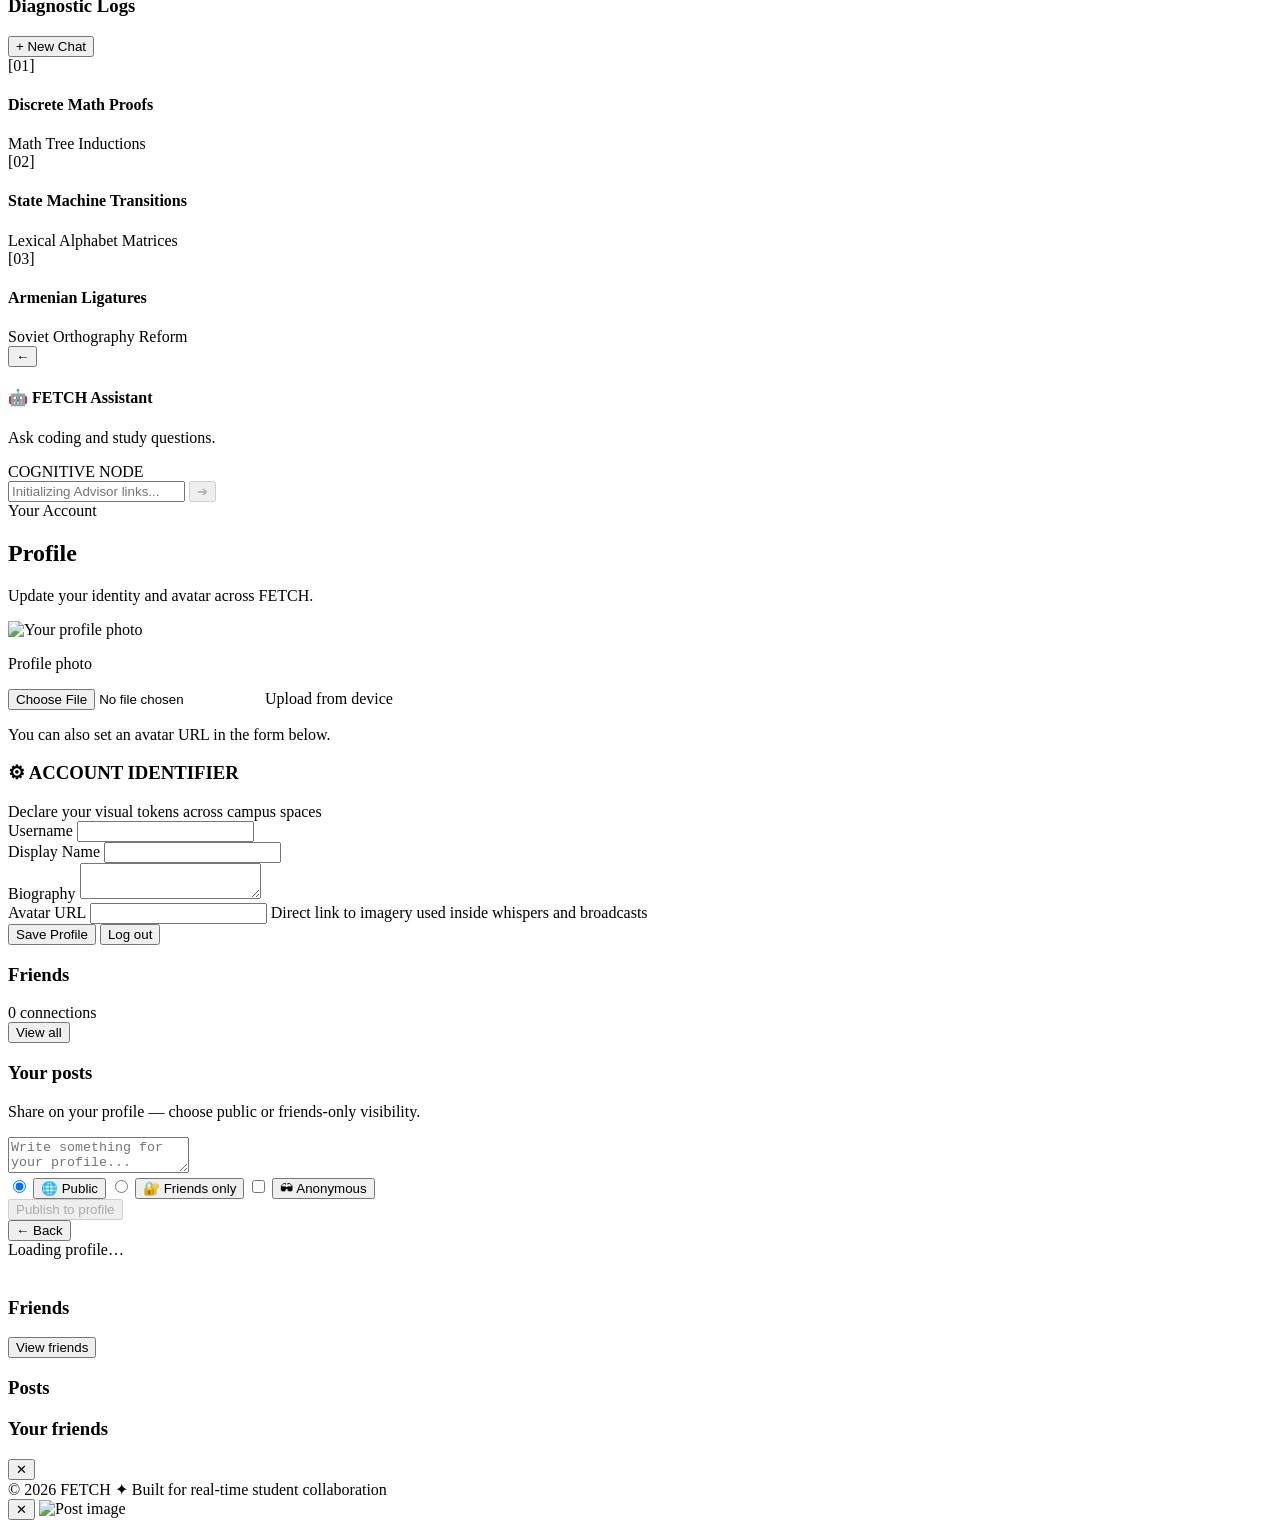
==== commit 659028ed: "Update project before deploy" ====
--- a/src/main/resources/templates/index.html
+++ b/src/main/resources/templates/index.html
@@ -352,9 +352,14 @@
           
           <!-- Left side panel: AI History sessions list -->
           <aside class="split-chat-list w-64 sm:w-72 border-r border-sys-border flex flex-col bg-sys-bg-primary/40 shrink-0 transition-theme min-h-0">
-            <header class="p-4 border-b border-sys-border bg-sys-secondary/30 flex flex-col gap-2">
-              <span class="inline-block bg-sys-accent/20 text-sys-accent text-[8px] font-mono uppercase tracking-[0.2em] px-2 py-0.5 rounded self-start">INTELLIGENT AI CORE</span>
-              <h3 class="heading-section text-sys-text-primary">Diagnostic Logs</h3>
+            <header class="p-4 border-b border-sys-border bg-sys-secondary/30 flex items-center justify-between gap-2">
+              <div class="flex flex-col">
+                <span class="inline-block bg-sys-accent/20 text-sys-accent text-[8px] font-mono uppercase tracking-[0.2em] px-2 py-0.5 rounded self-start">INTELLIGENT AI CORE</span>
+                <h3 class="heading-section text-sys-text-primary">Diagnostic Logs</h3>
+              </div>
+              <div class="flex items-center gap-2">
+                <button id="ai-new-chat-btn" type="button" class="btn-accent text-[10px] font-mono font-bold uppercase tracking-widest px-3 py-1 rounded-lg">+ New Chat</button>
+              </div>
             </header>
 
             <div id="ai-sessions-container" class="flex-1 min-h-0 overflow-y-auto overflow-x-hidden space-y-1 p-2">
